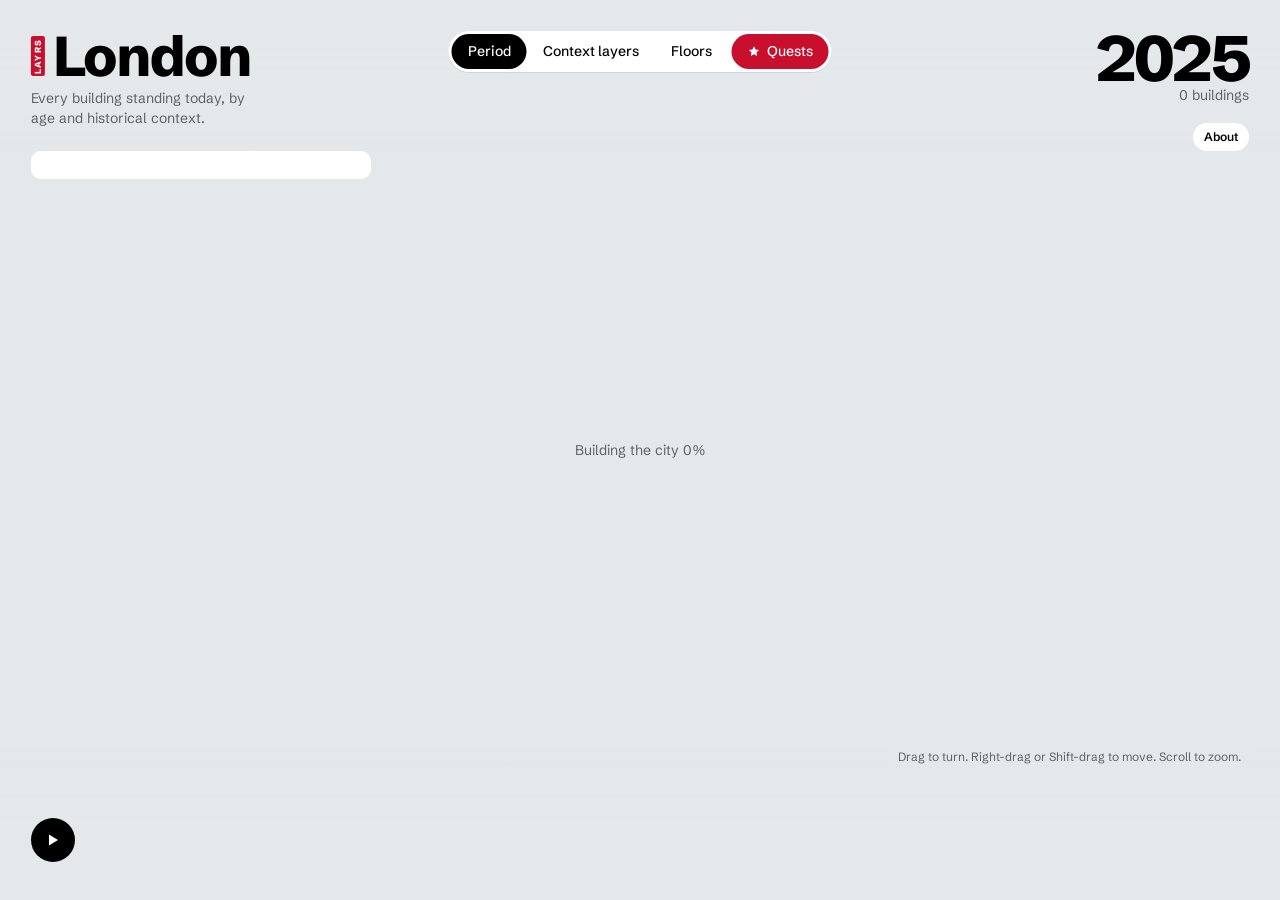
==== web/index.html @ d8546df4 "Years: drop the Alan Turing Institute's 2020 test estimates filed as historical-map dates Co-Authore" ====
<!doctype html>
<html lang="en">
<head>
<meta charset="utf-8">
<meta name="viewport" content="width=device-width, initial-scale=1, viewport-fit=cover">
<title>LAYRS: London</title>
<link rel="preconnect" href="https://fonts.googleapis.com">
<link rel="preconnect" href="https://fonts.gstatic.com" crossorigin>
<link href="https://fonts.googleapis.com/css2?family=Schibsted+Grotesk:wght@400;500;700;800&display=swap" rel="stylesheet">
<link rel="stylesheet" href="styles.css">
<script src="logo.js" defer></script>
</head>
<body>
<canvas id="scene" aria-label="3D map of inner London's buildings"></canvas>
<div class="veil veil-top" aria-hidden="true"></div>
<div class="veil veil-bottom" aria-hidden="true"></div>

<header class="masthead">
  
  <div>
    <h1><span class="layrs" aria-label="LAYRS">LAYRS</span>London<i class="baseline"></i></h1>
    <p class="dek">Every building standing today, by age and historical context.</p>
  </div>
</header>

<nav class="modes" aria-label="Colour the city by">
  <button data-mode="0" aria-pressed="true">Period</button>
  <button data-mode="3" aria-pressed="false">Context layers</button>
  <button data-mode="1" aria-pressed="false">Floors</button>
  <button class="quests-open" aria-haspopup="dialog"><svg viewBox="0 0 16 16" aria-hidden="true"><path d="M8 1.6 9.9 5.5l4.3.6-3.1 3 .7 4.3L8 11.4l-3.8 2 .7-4.3-3.1-3 4.3-.6z"/></svg><span>Quests</span></button>
</nav>

<div class="lang" role="group" aria-label="Language">
  <button class="about-open" aria-haspopup="dialog">About</button>
</div>

<dialog id="about" class="about" aria-labelledby="about-title">
  <button class="about-close" aria-label="Close">×</button>
  <article lang="en" data-lang-block="en">
    <h2 id="about-title">About this map</h2>
    <p>The 213,000 buildings of inner London: the City, Westminster, Camden, Islington, Kensington and Chelsea, Southwark,
    Lambeth, Tower Hamlets and Hackney. Each is coloured by the year it was built where a source knows it, and set in the
    history it belongs to.</p>
    <p class="notice">A non-commercial project, made out of curiosity and for education.</p>
    <p class="author">Made by <a href="https://www.linkedin.com/in/alexanderbarakov" target="_blank" rel="noopener">Alex Barakov</a>.</p>
    <p class="credit">Inspired by Sasha Bogachev and his <a href="https://paris.bogachev.fr" target="_blank" rel="noopener">Paris, building by building</a>.</p>
    <h3>LAYRS projects</h3>
    <p>LAYRS maps cities building by building: each one with its age and the layers of history it belongs to.</p>
    <ul>
      <li><a href="/lab/london/">LAYRS: London</a>, you are here.</li>
      <li><a href="/lab/amsterdam/">LAYRS: Amsterdam</a>: 192,000 buildings of Amsterdam, from the canal ring to the raid on Noord.</li>
      <li><a href="/lab/delft/">LAYRS: Delft</a>: 37,000 buildings of Delft, from Vermeer's street to the 1654 gunpowder blast.</li>
      <li><a href="/ru/lab/spb/">LAYRS: St. Petersburg</a>: 107,000 buildings of St. Petersburg (in Russian).</li>
    </ul>
    <h3>Open source</h3>
    <p>The code and the pipeline are on <a href="https://github.com/alexbarakov/london-by-building" target="_blank" rel="noopener">GitHub</a>.
    Know a piece of London's history that lives in its buildings?
    <a href="https://github.com/alexbarakov/london-by-building/blob/main/CONTRIBUTING.md" target="_blank" rel="noopener">Add it as a layer</a>.
    Know when a building was built? Add it to <a href="https://colouringbritain.org" target="_blank" rel="noopener">Colouring London</a>, where this map takes its years from.</p>
    <h3>Data</h3>
    <p>Downloaded in October 2026.</p>
    <ul>
      <li>Footprints: Overture Maps, from OpenStreetMap contributors and Microsoft. ODbL.</li>
      <li>Heights: Environment Agency LIDAR composite, 1 m. Open Government Licence.</li>
      <li>Years and listing: Colouring London (Colouring Cities Research Programme) and its contributors; listing from Historic England. ODbL.</li>
      <li>Borough boundaries: Office for National Statistics. Open Government Licence.</li>
      <li>The 1890s map: <a href="https://doi.org/10.5281/zenodo.21282700" target="_blank" rel="noopener">A Layer of Late Victorian London</a> by Petitpierre, McDonough, Fleet and others, footprints from the Ordnance Survey 1:1,056 map of 1891–1896. CC BY 4.0.</li>
      <li>Names, photos, stories: Wikidata, Wikipedia, Wikimedia Commons; each photo credits its author and licence.</li>
      <li>Street names and water: OpenStreetMap contributors. ODbL.</li>
    </ul>
    <h3>Method</h3>
    <p>London has no open register of construction years, so a building shows a year only where Colouring London's
    contributors recorded one; years with a range are paler and marked “c.”. Model estimates are left out.
    The rest, about four in five, are grey and appear only in today's city. Heights are the 70th percentile of the
    LIDAR surface over the ground around each footprint. Every hand-written story is checked against its Wikipedia article.</p>
  </article>
</dialog>

<div class="tally" aria-live="polite">
  <span id="year" class="tally-year">2025</span>
  <span class="tally-count"><span id="count">0</span> buildings</span>
</div>

<aside id="panel" class="panel">
  <button class="sheet-handle" aria-expanded="true" aria-controls="panel-body">Show legend</button>
  <div id="panel-body"></div>
</aside>

<div id="card" class="card" hidden></div>
<section id="quest" class="quest" hidden aria-live="polite"></section>
<dialog id="quests" class="about quests" aria-labelledby="quests-title">
  <button class="about-close" aria-label="Close">×</button>
  <article id="quests-body"></article>
</dialog>
<p class="howto">Drag to turn. Right-drag or Shift-drag to move. Scroll to zoom.</p>

<footer class="timeline">
  <button id="play" class="play" aria-label="Play the city's growth">
    <svg viewBox="0 0 16 16" aria-hidden="true"><path id="play-icon" d="M4 2.5v11l9-5.5z"/></svg>
  </button>
  <canvas id="hist" aria-label="Buildings per year; drag to set the year"></canvas>
</footer>

<div id="loading" class="loading">Building the city <span id="progress">0</span>%</div>
<script type="module" src="app.js"></script>
</body>
</html>
---- web/styles.css ----
/* London: a white architectural model under a grey sky. One loud colour, the red of the post box and the bus. */
:root {
  --sky: #e4e8ea;
  --paper: #ffffff;
  --ink: #000000;
  --muted: #5d6266;
  --rule: #cfd5d8;
  --accent: #c8102e;
  --gutter: clamp(16px, 2.4vw, 32px);
  font: 400 14px/1.5 "Schibsted Grotesk", "Helvetica Neue", Arial, sans-serif;
}
* { box-sizing: border-box; }
html, body { margin: 0; height: 100%; background: var(--sky); color: var(--ink); overflow: hidden; }
button { font: inherit; color: inherit; }
:focus-visible { outline: 2px solid var(--accent); outline-offset: 2px; }

#scene { position: fixed; inset: 0; width: 100%; height: 100%; display: block; }
/* Sky veils keep the masthead and the timeline legible over the model. */
.veil { position: fixed; left: 0; right: 0; pointer-events: none; }
.veil-top { top: 0; height: 150px; background: linear-gradient(var(--sky) 35%, rgba(228, 232, 234, 0)); }
.veil-bottom { bottom: 0; height: 150px; background: linear-gradient(rgba(228, 232, 234, 0), var(--sky) 55%); }

/* Masthead: the three crosses, then the name set large and tight. */
.masthead { position: fixed; top: calc(env(safe-area-inset-top, 0px) + var(--gutter)); left: var(--gutter);
  display: flex; gap: 14px; align-items: flex-start; pointer-events: none; }
/* The three crosses stand exactly as tall as the capitals of the name. */
/* LAYRS: the wordmark set vertically on a block of the city's accent, as tall as the name's capitals (sized in app.js). */
h1 { position: relative; }
.layrs { font-family: "Schibsted Grotesk", sans-serif; position: absolute; left: 0; top: 0; writing-mode: vertical-rl; transform: rotate(180deg); display: flex;
  align-items: center; justify-content: center; background: var(--accent); color: var(--paper); font-weight: 800;
  line-height: 1; letter-spacing: .14em; padding: 0 .3em; border-radius: 2px; box-sizing: border-box; }
.layrs { visibility: hidden; }
.layrs.fitted { visibility: visible; }
.baseline { display: inline-block; width: 0; height: 0; vertical-align: baseline; }
.sibling { position: fixed; right: var(--gutter); top: calc(env(safe-area-inset-top, 0px) + var(--gutter) + 124px);
  color: var(--muted); font-size: 12px; text-decoration: underline; text-decoration-color: var(--accent); text-underline-offset: 3px; }
h1 { margin: 0; font-size: clamp(34px, 4.4vw, 56px); font-weight: 800; letter-spacing: -0.035em; line-height: .9; }
.dek { margin: 8px 0 0; color: var(--muted); max-width: 26ch; font-size: 14px; line-height: 1.4; }

/* Mode switch: a single bar, the active mode filled black. */
.modes { position: fixed; top: calc(env(safe-area-inset-top, 0px) + var(--gutter)); left: 50%; transform: translateX(-50%);
  display: flex; background: var(--paper); border-radius: 999px; padding: 3px; box-shadow: 0 1px 0 var(--rule); }
.modes button { border: 0; background: none; padding: 7px 16px; border-radius: 999px; cursor: pointer; font-weight: 500; }
.modes button[aria-pressed="true"] { background: var(--ink); color: var(--paper); }

.tally { position: fixed; top: calc(env(safe-area-inset-top, 0px) + var(--gutter)); right: var(--gutter); text-align: right; }
.tally-year { display: block; font-size: clamp(40px, 5vw, 64px); font-weight: 800; letter-spacing: -0.04em; line-height: .85; }
.tally-count { color: var(--muted); }

/* Context panel: legend, ramp or layer list, always on the left under the masthead. */
.panel { position: fixed; left: var(--gutter); top: calc(env(safe-area-inset-top, 0px) + var(--gutter) + 120px);
  width: min(340px, calc(100vw - 2 * var(--gutter))); max-height: calc(100vh - 300px); overflow-y: auto;
  background: var(--paper); border-radius: 10px; padding: 14px 16px; }
.panel h2 { margin: 0 0 8px; font-size: 13px; font-weight: 700; }
.panel h2.section { margin: 14px 0 4px; color: var(--muted); font-weight: 600; }
.panel h2.section:first-child { margin-top: 0; }
.panel h2.section { display: flex; align-items: center; gap: 7px; scroll-margin-top: 6px; }
.icon { width: 16px; height: 16px; flex: none; }
.layer-title .icon { width: 20px; height: 20px; margin-right: 8px; vertical-align: -3px; }
.jump { display: flex; gap: 4px; margin: 0 0 10px; position: sticky; top: -14px; background: var(--paper); padding: 6px 0; z-index: 1; }
.jump button { width: 34px; height: 34px; border: 1px solid var(--rule); border-radius: 8px; background: var(--paper);
  display: grid; place-items: center; cursor: pointer; color: var(--ink); }
.jump button:hover { background: var(--sky); }
.jump .icon { width: 18px; height: 18px; }
/* Language: two letters under the year. */
.lang { position: fixed; right: var(--gutter); top: calc(env(safe-area-inset-top, 0px) + var(--gutter) + 92px); display: flex;
  background: var(--paper); border-radius: 999px; padding: 2px; }
.lang button { border: 0; background: none; padding: 3px 9px; border-radius: 999px; cursor: pointer; font-size: 12px; font-weight: 600; color: var(--muted); }
.lang button[aria-pressed="true"] { background: var(--ink); color: var(--paper); }
.swatches { display: flex; flex-direction: column; }
.swatch { display: grid; grid-template-columns: 12px 1fr auto; gap: 10px; align-items: center; background: none; border: 0;
  text-align: left; padding: 4px 0; cursor: pointer; }
.swatch i { width: 12px; height: 12px; border-radius: 2px; }
.swatch .n { color: var(--muted); font-size: 12px; }
.sheet-handle { display: none; }
.energy-scale div { display: grid; grid-template-columns: 28px 1fr auto; gap: 10px; align-items: center; padding: 2px 0; }
.energy-scale i { height: 14px; border-radius: 2px; }
.energy-scale .n { color: var(--muted); font-size: 12px; }
.src { font-size: 12px; color: var(--ink); text-decoration-color: var(--accent); text-underline-offset: 3px; }
.layer-intro { margin: 6px 0 10px; line-height: 1.5; }
.filter { width: 100%; font: inherit; padding: 7px 10px; border: 1px solid var(--rule); border-radius: 6px; margin-bottom: 6px; background: var(--paper); }
.people .addr { color: var(--ink); opacity: .55; }
.n, .tally, .card dd, .card .y { font-variant-numeric: tabular-nums; }
.swatch[aria-pressed="false"] { opacity: .35; }
.ramp { height: 10px; border-radius: 2px; margin: 4px 0 6px; }
.ramp-scale { display: flex; justify-content: space-between; color: var(--muted); font-size: 12px; }
.note { color: var(--muted); font-size: 12px; margin: 10px 0 0; }

.layers { display: flex; flex-direction: column; gap: 2px; margin: 0 -8px; }
.layer { display: grid; grid-template-columns: 1fr auto; gap: 2px 12px; background: none; border: 0; text-align: left;
  padding: 8px; border-radius: 6px; cursor: pointer; }
.layer:hover { background: var(--sky); }
.layer[aria-pressed="true"] { background: var(--ink); color: var(--paper); }
.layer b { font-weight: 700; }
.layer .era, .layer .n { font-size: 12px; opacity: .7; }
.layer .n { grid-row: 1 / 3; grid-column: 2; align-self: center; }
.layer-detail { margin-top: 10px; }
.stories { list-style: none; margin: 0 -8px; padding: 0; }
.story { display: block; width: 100%; text-align: left; background: none; border: 0; border-radius: 6px; padding: 7px 8px; cursor: pointer; }
.story:hover { background: var(--sky); }
.story b { display: block; font-weight: 600; }
.story span { display: block; color: var(--muted); font-size: 12px; line-height: 1.45; margin-top: 2px; }
.back { border: 0; background: none; padding: 0; margin: 0 0 10px; color: var(--muted); cursor: pointer; font-size: 13px; }
.back::before { content: "‹ "; }
.layer-title { font-size: 22px !important; font-weight: 800 !important; letter-spacing: -0.02em; margin: 0 !important; line-height: 1.1; }
.layer-era { margin: 2px 0 0; color: var(--muted); }
.layer-detail p { margin: 0 0 10px; line-height: 1.55; }
.layer-detail a { color: var(--ink); text-decoration-color: var(--accent); text-underline-offset: 3px; font-size: 12px; }
.caveat { color: var(--muted); font-size: 12px; }

/* Building card: a white slip of paper. Follows the pointer on hover; pinned by a click, then it takes clicks.
   Hierarchy: name and year are the heading; small sentence-case headings mark the sections below. */
.card { position: fixed; z-index: 10; pointer-events: none; background: var(--paper); border-radius: 10px;
  width: 330px; max-height: calc(100vh - 24px); overflow-y: auto; box-shadow: 0 8px 28px rgba(30, 40, 50, .16); font-size: 13px; }
.card.pinned { pointer-events: auto; width: 400px; }
.card-close { position: absolute; top: 8px; right: 8px; width: 30px; height: 30px; border: 0; border-radius: 50%;
  background: rgba(255,255,255,.92); cursor: pointer; font-size: 18px; line-height: 1; z-index: 1; }
.card .photo { margin: 0; }
.card .photo img { display: block; width: 100%; max-height: 210px; object-fit: cover; border-radius: 10px 10px 0 0; background: var(--sky); }
.card .photo figcaption { font-size: 11px; color: var(--muted); padding: 5px 16px 0; }
.card a { color: inherit; text-decoration-color: var(--accent); text-underline-offset: 3px; }
.card-head { padding: 12px 16px 10px; }
.card-head h3 { margin: 0 0 6px; font-size: 17px; font-weight: 700; line-height: 1.25; letter-spacing: -0.01em; padding-right: 26px; }
.card .when { display: flex; align-items: baseline; gap: 10px; flex-wrap: wrap; }
.card .y { font-size: 30px; font-weight: 800; letter-spacing: -0.03em; line-height: 1; }
.card .period { color: var(--muted); display: inline-flex; align-items: center; gap: 6px; }
.card .period i, .card .chips i { width: 9px; height: 9px; border-radius: 2px; flex: none; }
.card section { padding: 10px 16px; border-top: 1px solid var(--rule); }
.card h4 { margin: 0 0 6px; font-size: 12px; font-weight: 700; color: var(--muted); }
.card .extract { margin: 0; line-height: 1.55; }
.card .fact { background: #fff6e8; border-top-color: #f0dcc0; }
.card .fact p { margin: 0; line-height: 1.5; }
.card .chips { list-style: none; margin: 0; padding: 0; display: flex; flex-direction: column; gap: 6px; }
.card .chips li { display: flex; gap: 8px; align-items: flex-start; }
.card .chips li i { margin-top: 5px; }
.card .chips b { font-weight: 600; }
.card .chips span { color: var(--muted); }
.card .chips p { margin: 3px 0 0; line-height: 1.5; }
.card dl { display: grid; grid-template-columns: auto 1fr; gap: 3px 12px; margin: 0; }
.card dt { color: var(--muted); }
.card dd { margin: 0; text-align: right; }
.card .why { margin: 0; color: var(--muted); font-size: 12px; line-height: 1.45; }
.card .sources p { margin: 0; }
.card .elabel { color: #fff; font-weight: 700; padding: 1px 7px; border-radius: 3px; }
.card .residents { list-style: none; margin: 0; padding: 0; display: flex; flex-direction: column; gap: 8px; }
.card .residents span, .card .residents .desc { color: var(--muted); }
.card .residents blockquote { margin: 4px 0 0; padding-left: 10px; border-left: 2px solid var(--rule); font-size: 12px; line-height: 1.5; color: #3e4448; }
.card .photo.inline { margin: 0 -16px -10px; }
.card .photo.inline img { border-radius: 0; }
.card .hint { margin: 0; padding: 8px 16px 12px; color: var(--muted); font-size: 12px; border-top: 1px solid var(--rule); }

/* How to move: a quiet line under the timeline's right end. */
.howto { position: fixed; right: var(--gutter); bottom: calc(env(safe-area-inset-bottom, 0px) + 120px); color: var(--muted); background: rgba(228,232,234,.85); padding: 2px 8px; border-radius: 4px;
  font-size: 12px; pointer-events: none; }
@media (max-width: 720px), (hover: none) { .howto { display: none; } }

.timeline { position: fixed; left: 0; right: 0; bottom: 0; display: flex; align-items: flex-end; gap: 14px;
  padding: 0 var(--gutter) calc(env(safe-area-inset-bottom, 0px) + 14px); pointer-events: none; }
.timeline > * { pointer-events: auto; }
.timeline canvas { flex: 1; height: 96px; cursor: ew-resize; touch-action: none; }
.play { width: 44px; height: 44px; border-radius: 50%; border: 0; background: var(--ink); color: var(--paper);
  cursor: pointer; margin-bottom: 24px; display: grid; place-items: center; flex: none; }
.play svg { width: 16px; height: 16px; fill: currentColor; }

.loading { position: fixed; left: 50%; top: 50%; transform: translate(-50%, -50%); color: var(--muted); }

@media (max-width: 720px) {
  .dek { display: none; }
  h1 { font-size: 30px; }
  .tally-year { font-size: 30px; }
  .tally-count { font-size: 12px; }
  .masthead, .tally { top: calc(env(safe-area-inset-top, 0px) + 14px); }
  .lang { top: calc(env(safe-area-inset-top, 0px) + 66px); }
  .sibling { top: calc(env(safe-area-inset-top, 0px) + 98px); }
  /* Modes: one scrolling strip above the timeline. */
  .modes { top: auto; left: 12px; right: 12px; transform: none; bottom: calc(env(safe-area-inset-bottom, 0px) + 100px);
    overflow-x: auto; scrollbar-width: none; justify-content: flex-start; }
  .modes::-webkit-scrollbar { display: none; }
  .modes button { flex: none; padding: 8px 14px; }
  /* Panel: a sheet above the modes, folded to its handle by default. */
  .panel { top: auto; left: 12px; right: 12px; width: auto; bottom: calc(env(safe-area-inset-bottom, 0px) + 150px);
    max-height: 48vh; padding: 0 14px 12px; }
  .sheet-handle { display: block; width: calc(100% + 28px); margin: 0 -14px 8px; padding: 12px 14px; border: 0;
    background: none; text-align: left; font-weight: 600; cursor: pointer; border-bottom: 1px solid var(--rule); }
  .sheet-handle::after { content: ""; float: right; width: 8px; height: 8px; margin-top: 4px; border: solid var(--muted);
    border-width: 0 2px 2px 0; transform: rotate(225deg); }
  .panel.collapsed { overflow: hidden; padding-bottom: 0; }
  .panel.collapsed .sheet-handle { margin-bottom: 0; border-bottom: 0; }
  .panel.collapsed .sheet-handle::after { transform: rotate(45deg); margin-top: 0; }
  .panel.collapsed #panel-body { display: none; }
  /* Card: a sheet from the bottom edge. */
  .card, .card.pinned { left: 0 !important; right: 0; top: auto !important; bottom: 0; width: auto; max-height: 72vh;
    border-radius: 14px 14px 0 0; padding-bottom: env(safe-area-inset-bottom, 0px); }
  .card .photo img { border-radius: 14px 14px 0 0; max-height: 190px; }
  .timeline { padding-bottom: calc(env(safe-area-inset-bottom, 0px) + 10px); }
  .timeline canvas { height: 76px; }
  .play { width: 40px; height: 40px; margin-bottom: 18px; }
}
}
@media (prefers-reduced-motion: reduce) { * { transition: none !important; } }

/* About: a reading page over the map. */
.lang .about-open { color: var(--ink); }
.about { border: 0; border-radius: 12px; padding: 0; width: min(640px, calc(100vw - 32px)); max-height: calc(100vh - 48px);
  box-shadow: 0 20px 60px rgba(30, 40, 50, .25); color: var(--ink); }
.about::backdrop { background: rgba(228, 232, 234, .7); }
.about article { padding: 28px 32px 32px; overflow-y: auto; }
.about h2 { margin: 0 0 12px; font-size: 26px; font-weight: 800; letter-spacing: -0.02em; }
.about h3 { margin: 22px 0 6px; font-size: 15px; font-weight: 700; }
.about p, .about li { line-height: 1.6; max-width: 64ch; }
.about ul { padding-left: 18px; margin: 6px 0 0; }
.about li { margin-bottom: 6px; }
.about a { color: var(--ink); text-decoration-color: var(--accent); text-underline-offset: 3px; }
.about .credit { color: var(--muted); }
.about .author { font-weight: 600; margin-bottom: 4px; }
.about .author + .credit { margin-top: 0; }
.about .notice { border-left: 3px solid var(--accent); padding-left: 12px; font-weight: 500; }
.about-close { position: sticky; float: right; top: 10px; margin: 10px 10px 0 0; width: 32px; height: 32px; border: 0;
  border-radius: 50%; background: var(--sky); cursor: pointer; font-size: 18px; }
@media (max-width: 720px) { .about article { padding: 20px 18px 24px; } }
.contribute { margin: 14px 0 0; padding-top: 10px; border-top: 1px solid var(--rule); font-size: 12px; }
.contribute a { color: var(--ink); text-decoration-color: var(--accent); text-underline-offset: 3px; }

/* Quests. The one playful thing on the page: Delft tiles. Each quest is a tile with painted corners, the score is
   counted in tiles, and a found building gets a blue stamp. */
.modes .quests-open { display: inline-flex; align-items: center; gap: 6px; margin-left: 4px; background: var(--accent);
  color: var(--paper); }
.modes .quests-open svg { width: 13px; height: 13px; fill: currentColor; }
.modes .quests-open:hover { filter: brightness(1.15); }
.q-tiles { display: inline-flex; gap: 2px; vertical-align: -1px; }
.q-tiles i { width: 9px; height: 9px; border-radius: 2px; border: 1.5px solid var(--accent); background: transparent; }
.q-tiles i.on { background: var(--accent); }
.q-level { display: inline-flex; align-items: center; gap: 6px; font-size: 11px; font-weight: 600; color: var(--accent); }

/* The list: a wall of ten tiles that fits without scrolling. The deeper the blue, the harder the quest. */
.quests { width: min(1000px, calc(100vw - 32px)); }
.quests article { padding: 22px 26px 24px; }
.quests h2 { margin: 0; }
.quests .q-lede { max-width: 72ch; margin: 6px 0 0; font-size: 13px; line-height: 1.5; }
.quests .q-score { font-size: 13px; color: var(--muted); margin: 6px 0 0; }
.quests .q-score b { color: var(--accent); font-size: 17px; }
.quests .q-grid { list-style: none; margin: 14px 0 0; padding: 0; display: grid; grid-template-columns: repeat(5, 1fr); gap: 10px; }
.quests .q-tile { margin: 0; max-width: none; line-height: 1.35; }
.q-tile { --fill: .06; position: relative; display: flex; flex-direction: column; gap: 4px; padding: 15px 14px 12px;
  border: 1px solid #c9d3ea; border-radius: 3px; outline: 1px solid #c9d3ea; outline-offset: -6px;
  /* the painted corners of a Delft tile, over a wash as deep as the quest is hard */
  background: radial-gradient(circle at 0 0, var(--accent) 0 8px, transparent 9px),
    radial-gradient(circle at 100% 0, var(--accent) 0 8px, transparent 9px),
    radial-gradient(circle at 0 100%, var(--accent) 0 8px, transparent 9px),
    radial-gradient(circle at 100% 100%, var(--accent) 0 8px, transparent 9px),
    rgb(200 16 46 / var(--fill)); }
.q-tile.l2 { --fill: .16; }
.q-tile.l3 { --fill: .3; }
.q-tile h3 { margin: 2px 0 0; font-size: 14px; line-height: 1.25; letter-spacing: -0.01em; }
.q-tile p { margin: 0; color: #4b5560; font-size: 12px; line-height: 1.4; flex: 1;
  display: -webkit-box; -webkit-line-clamp: 3; -webkit-box-orient: vertical; overflow: hidden; }
.q-tile footer { display: flex; align-items: center; justify-content: space-between; margin-top: 6px; gap: 6px; }
.q-tile .q-progress { font-size: 11px; color: #4b5560; font-variant-numeric: tabular-nums; }
.q-tile.complete::after { content: "✓"; position: absolute; top: 9px; right: 12px; color: var(--accent); font-weight: 800; }
.quests .q-start { border: 0; background: var(--accent); color: var(--paper); border-radius: 999px; padding: 4px 11px;
  cursor: pointer; font-size: 11px; font-weight: 700; }
.q-tile.complete .q-start { background: var(--paper); color: var(--accent); box-shadow: inset 0 0 0 1.5px var(--accent); }

/* The riddle card: stays in the corner while the map is used to find the answer. */
.quest { position: fixed; z-index: 11; right: var(--gutter); bottom: 132px; width: 340px; max-height: calc(100vh - 290px);
  overflow-y: auto; background: var(--paper); border-radius: 12px; box-shadow: 0 2px 0 var(--accent), 0 10px 30px rgba(20, 40, 100, .14); }
.quest header { cursor: pointer; display: flex; align-items: center; gap: 10px; padding: 11px 44px 10px 16px;
  background: var(--accent); color: var(--paper); border-radius: 12px 12px 0 0; }
.quest header b { font-size: 13px; }
.quest header .q-level { color: rgba(255, 255, 255, .85); margin-left: auto; }
.quest header .q-tiles i { border-color: rgba(255, 255, 255, .85); }
.quest header .q-tiles i.on { background: rgba(255, 255, 255, .85); }
.quest .q-close { position: absolute; top: 5px; right: 6px; width: 30px; height: 30px; border: 0; border-radius: 50%;
  background: none; cursor: pointer; font-size: 18px; color: var(--paper); z-index: 1; }
.quest .q-steps { display: flex; align-items: center; gap: 5px; padding: 10px 16px 0; }
.quest .q-steps i { width: 14px; height: 14px; border-radius: 3px; border: 1.5px solid #c9d3ea; }
.quest .q-steps i.done { background: var(--accent); border-color: var(--accent); }
.quest .q-steps i.now { border-color: var(--accent); }
.quest .q-steps span { margin-left: auto; color: var(--muted); font-size: 12px; font-variant-numeric: tabular-nums; }
.quest .q-photo { margin: 10px 16px 0; overflow: hidden; height: 150px; border-radius: 6px; background: var(--sky); }
.quest .q-photo img { width: 100%; height: 100%; object-fit: cover; transform: scale(1.35); display: block; }
.quest .q-credit { font-size: 11px; color: var(--muted); padding: 4px 16px 0; margin: 0; }
.quest .q-credit a { color: inherit; }
.quest .q-riddle { margin: 0; padding: 10px 16px 0; font-size: 15px; line-height: 1.5; }
.quest .q-count { margin: 6px 16px 0; font-size: 12px; color: var(--accent); font-weight: 600; }
.quest .q-hints { margin: 8px 16px 0; padding: 0; list-style: none; display: flex; flex-direction: column; gap: 4px; }
.quest .q-hints li { color: #3e4448; font-size: 13px; line-height: 1.45; padding-left: 10px; border-left: 2px solid var(--accent); }
.quest .q-actions { display: flex; flex-wrap: wrap; align-items: center; gap: 6px; padding: 12px 16px 14px; }
.quest .q-actions button { border: 1px solid var(--rule); background: var(--paper); border-radius: 999px;
  padding: 5px 12px; cursor: pointer; font-size: 12px; font-weight: 600; }
.quest .q-actions button small { color: var(--muted); font-weight: 500; }
.quest .q-actions .primary { background: var(--accent); border-color: var(--accent); color: var(--paper); }
.quest .q-worth { margin-left: auto; }
.quest .q-feedback { margin: 0; padding: 8px 16px 0; font-size: 13px; color: var(--muted); min-height: 1.4em; }
.quest .q-feedback.hot { color: #c2410c; font-weight: 600; }
.quest .q-feedback.warm { color: #b7791f; }
.quest .q-feedback.cold { color: #4a6fa5; }
.quest .q-feedback.miss { animation: q-shake .35s; }
.quest .q-found { position: relative; margin: 12px 16px 0; padding: 12px 12px 10px; background: #eef2fb; border-radius: 8px; }
.quest .q-found b { display: block; margin-bottom: 4px; padding-right: 90px; }
.quest .q-found p { margin: 0; font-size: 13px; line-height: 1.5; }
.quest .q-found a { color: inherit; text-decoration-color: var(--accent); }
.quest .q-found .q-earned { margin-top: 8px; font-size: 12px; color: var(--muted); }
.quest .q-found .q-final { margin-top: 8px; font-size: 14px; }
.quest .q-found .q-final b { color: var(--accent); font-size: 18px; }
.q-stamp { position: absolute; top: -10px; right: 10px; padding: 4px 10px; border: 2.5px solid var(--accent); border-radius: 6px;
  color: var(--accent); font-weight: 800; font-size: 14px; letter-spacing: .02em; background: rgba(238, 242, 251, .9);
  transform: rotate(-8deg); animation: q-stamp .45s cubic-bezier(.2, 1.6, .4, 1); }
@keyframes q-stamp { from { transform: rotate(-30deg) scale(2.2); opacity: 0; } to { transform: rotate(-8deg) scale(1); opacity: 1; } }
@keyframes q-shake { 25% { transform: translateX(-4px); } 75% { transform: translateX(4px); } }
.quest.folded > :not(header):not(.q-close):not(.q-steps):not(.q-feedback) { display: none; }
.quest.folded .q-feedback, .quest.folded .q-steps { padding-bottom: 10px; }
@media (max-width: 720px) {
  .quest { left: 12px; right: 12px; width: auto; bottom: auto; top: calc(env(safe-area-inset-top, 0px) + 100px); max-height: 46vh; }
  .quest .q-photo { height: 110px; }
  .quests .q-grid { grid-template-columns: 1fr 1fr; gap: 8px; }
  .quests article { padding: 18px 16px 18px; }
  .quests .q-lede { display: none; }
  .q-tile p { display: none; }
  .q-tile { padding: 12px 11px 10px; }
  .modes .quests-open { order: -1; margin: 0 4px 0 0; }
}
@media (prefers-reduced-motion: reduce) { .quest .q-feedback.miss, .q-stamp { animation: none; } }

@media (min-width: 721px) and (max-width: 960px) { .quests .q-grid { grid-template-columns: repeat(4, 1fr); } }

.card .y .unknown { font-size: 18px; font-weight: 700; color: var(--muted); letter-spacing: 0; }

[hidden] { display: none !important; }
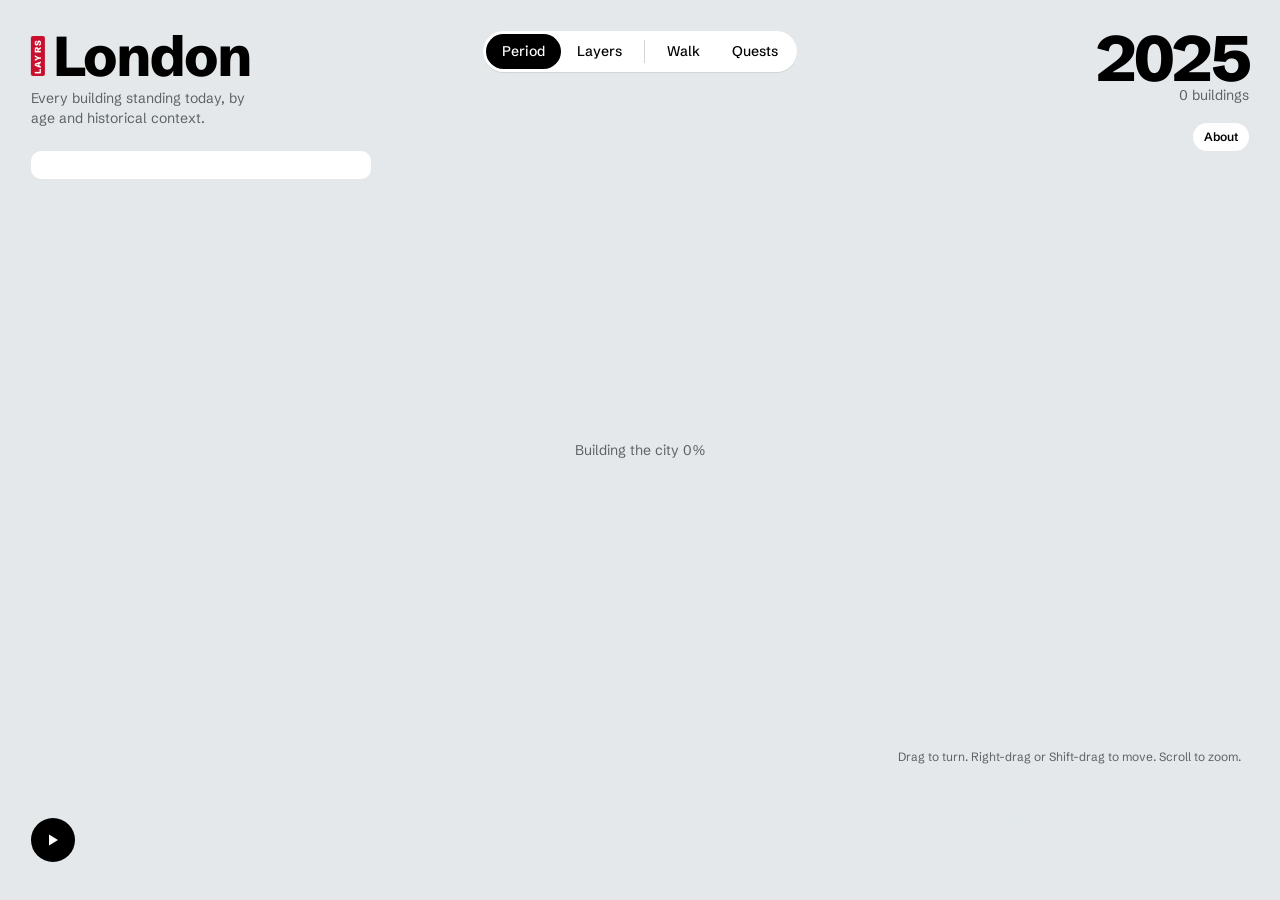
==== commit 94a6d3d9: "From Delft: walks with a Google Maps link, the Layers bar with storeys inside, a compact legend with" ====
--- a/web/index.html
+++ b/web/index.html
@@ -25,9 +25,10 @@
 
 <nav class="modes" aria-label="Colour the city by">
   <button data-mode="0" aria-pressed="true">Period</button>
-  <button data-mode="3" aria-pressed="false">Context layers</button>
-  <button data-mode="1" aria-pressed="false">Floors</button>
-  <button class="quests-open" aria-haspopup="dialog"><svg viewBox="0 0 16 16" aria-hidden="true"><path d="M8 1.6 9.9 5.5l4.3.6-3.1 3 .7 4.3L8 11.4l-3.8 2 .7-4.3-3.1-3 4.3-.6z"/></svg><span>Quests</span></button>
+  <button data-mode="3" aria-pressed="false">Layers</button>
+  <span class="modes-sep" aria-hidden="true"></span>
+  <button class="walks-open" aria-haspopup="dialog"><span>Walk</span></button>
+  <button class="quests-open" aria-haspopup="dialog"><span>Quests</span></button>
 </nav>
 
 <div class="lang" role="group" aria-label="Language">
@@ -62,17 +63,28 @@
     <ul>
       <li>Footprints: Overture Maps, from OpenStreetMap contributors and Microsoft. ODbL.</li>
       <li>Heights: Environment Agency LIDAR composite, 1 m. Open Government Licence.</li>
-      <li>Years and listing: Colouring London (Colouring Cities Research Programme) and its contributors; listing from Historic England. ODbL.</li>
+      <li>Years, most precise first:
+        Colouring London contributors (ODbL);
+        National Heritage List for England descriptions, Historic England (OGL), read from British Listed Buildings;
+        Wikidata (CC0) and OpenStreetMap (ODbL);
+        London Development Database completions, GLA (OGL);
+        HM Land Registry Price Paid Data, new-build sales, with the ONS UPRN Directory (OGL);
+        Lambeth and Southwark local lists (OGL);
+        construction age bands of the GLA London Building Stock Model 2, from energy certificates (OGL);
+        the Ordnance Survey map of 1891–96 as vectorised in <a href="https://doi.org/10.5281/zenodo.21282700" target="_blank" rel="noopener">A Layer of Late Victorian London</a> (Petitpierre, McDonough, Fleet and others, CC BY 4.0)
+        and the Ordnance Survey 1:1250 plans of the 1940s–70s, National Library of Scotland (CC BY).</li>
+      <li>Listing: Historic England, via Colouring London.</li>
       <li>Borough boundaries: Office for National Statistics. Open Government Licence.</li>
-      <li>The 1890s map: <a href="https://doi.org/10.5281/zenodo.21282700" target="_blank" rel="noopener">A Layer of Late Victorian London</a> by Petitpierre, McDonough, Fleet and others, footprints from the Ordnance Survey 1:1,056 map of 1891–1896. CC BY 4.0.</li>
       <li>Names, photos, stories: Wikidata, Wikipedia, Wikimedia Commons; each photo credits its author and licence.</li>
       <li>Street names and water: OpenStreetMap contributors. ODbL.</li>
     </ul>
     <h3>Method</h3>
-    <p>London has no open register of construction years, so a building shows a year only where Colouring London's
-    contributors recorded one; years with a range are paler and marked “c.”. Model estimates are left out.
-    The rest, about four in five, are grey and appear only in today's city. Heights are the 70th percentile of the
-    LIDAR surface over the ground around each footprint. Every hand-written story is checked against its Wikipedia article.</p>
+    <p>London has no open register of construction years, so each building takes its date from the most precise open
+    source that has one, and the card names it. An exact year is drawn in full colour; a range (a century in a listing,
+    an energy-certificate band, “after 1952” because the building is not yet on that year's map) is drawn paler and
+    can be hidden with “Exact years only”. Nothing is borrowed from neighbours and no model estimates are used:
+    buildings no source dates stay grey. Heights are the 70th percentile of the LIDAR surface over the ground around
+    each footprint. Every hand-written story is checked against its Wikipedia article.</p>
   </article>
 </dialog>
 
@@ -88,6 +100,11 @@
 
 <div id="card" class="card" hidden></div>
 <section id="quest" class="quest" hidden aria-live="polite"></section>
+<section id="walk" class="walkcard" hidden aria-live="polite"></section>
+<dialog id="walks" class="about walks" aria-labelledby="walks-title">
+  <button class="about-close" aria-label="Close">×</button>
+  <article id="walks-body"></article>
+</dialog>
 <dialog id="quests" class="about quests" aria-labelledby="quests-title">
   <button class="about-close" aria-label="Close">×</button>
   <article id="quests-body"></article>
--- a/web/styles.css
+++ b/web/styles.css
@@ -327,3 +327,117 @@
 .card .y .unknown { font-size: 18px; font-weight: 700; color: var(--muted); letter-spacing: 0; }
 
 [hidden] { display: none !important; }
+.exact-only { display: flex; gap: 8px; align-items: center; margin: 10px 0 0; font-size: 13px; cursor: pointer; }
+
+/* ---- ported from LAYRS: Delft: walks, the bar, the legend ---- */
+.walkcard { position: fixed; z-index: 11; right: var(--gutter); bottom: 132px; width: 340px; max-height: calc(100vh - 290px);
+  overflow-y: auto; background: var(--paper); border-radius: 12px; box-shadow: 0 2px 0 var(--accent), 0 10px 30px rgba(20, 40, 100, .14); }
+.walkcard header { cursor: pointer; display: flex; align-items: center; gap: 10px; padding: 11px 44px 10px 16px;
+  background: var(--accent); color: var(--paper); border-radius: 12px 12px 0 0; }
+.walkcard header b { font-size: 13px; }
+.walkcard .q-close { position: absolute; top: 5px; right: 6px; width: 30px; height: 30px; border: 0; border-radius: 50%;
+  background: none; cursor: pointer; font-size: 18px; color: var(--paper); z-index: 1; }
+.walkcard .q-credit { font-size: 11px; color: var(--muted); padding: 4px 16px 0; margin: 0; }
+.walkcard .q-credit a { color: inherit; }
+.walkcard .q-riddle { margin: 0; padding: 10px 16px 0; font-size: 15px; line-height: 1.5; }
+.walkcard .q-actions { display: flex; flex-wrap: wrap; align-items: center; gap: 6px; padding: 12px 16px 14px; }
+.walkcard .q-actions button { border: 1px solid var(--rule); background: var(--paper); border-radius: 999px;
+  padding: 5px 12px; cursor: pointer; font-size: 12px; font-weight: 600; }
+.walkcard .q-actions button small { color: var(--muted); font-weight: 500; }
+.walkcard .q-actions .primary { background: var(--accent); border-color: var(--accent); color: var(--paper); }
+@media (max-width: 720px) {
+  .walkcard { left: 12px; right: 12px; width: auto; bottom: auto; top: calc(env(safe-area-inset-top, 0px) + 100px); max-height: 46vh; }
+}
+.walks { width: min(720px, calc(100vw - 32px)); }
+.walks article { padding: 22px 26px 24px; }
+.walks h2 { margin: 0; }
+.walks h3 { margin: 16px 0 8px; font-size: 13px; }
+.walks .w-lede { margin: 6px 0 0; font-size: 13px; line-height: 1.5; color: var(--muted); }
+.w-chips { display: flex; flex-wrap: wrap; gap: 6px; align-items: center; }
+.w-chip { display: inline-flex; align-items: center; gap: 6px; border: 1px solid var(--rule); background: var(--paper);
+  border-radius: 999px; padding: 5px 11px; cursor: pointer; font-size: 12px; font-weight: 600; color: var(--ink); }
+.w-chip .icon { width: 13px; height: 13px; }
+.w-chip[aria-pressed="true"] { background: var(--accent); border-color: var(--accent); color: var(--paper); }
+.w-sep { width: 1px; height: 20px; background: var(--rule); margin: 0 4px; }
+.walks .w-note { margin: 6px 0 0; font-size: 12px; color: var(--muted); }
+.walks .w-msg { margin: 14px 0 0; font-size: 13px; color: #b7791f; }
+.w-go { margin-top: 18px; }
+.w-make { border: 0; background: var(--accent); color: var(--paper); border-radius: 999px; padding: 9px 18px;
+  cursor: pointer; font-size: 14px; font-weight: 700; }
+.walkcard { width: 340px; }
+.walkcard header .w-meta { margin-left: auto; font-size: 12px; opacity: .85; font-variant-numeric: tabular-nums; }
+.w-stops { list-style: none; margin: 8px 0 0; padding: 0; }
+.w-stops button { display: flex; gap: 10px; width: 100%; text-align: left; border: 0; background: none; padding: 7px 16px;
+  cursor: pointer; font: inherit; color: inherit; }
+.w-stops button:hover { background: #eef2fb; }
+.w-num { flex: none; width: 22px; height: 22px; border-radius: 50%; background: var(--accent); color: var(--paper);
+  display: grid; place-items: center; font-size: 12px; font-weight: 800; margin-top: 1px; }
+.w-stops b { display: block; font-size: 13px; }
+.w-stops em { display: -webkit-box; -webkit-line-clamp: 2; -webkit-box-orient: vertical; overflow: hidden;
+  font-style: normal; font-size: 12px; line-height: 1.4; color: var(--muted); }
+.w-google { background: var(--accent); color: var(--paper); border-radius: 999px; padding: 6px 14px; font-size: 12px;
+  font-weight: 700; text-decoration: none; }
+.walkcard .q-actions button { border: 1px solid var(--rule); background: var(--paper); border-radius: 999px;
+  padding: 5px 12px; cursor: pointer; font-size: 12px; font-weight: 600; }
+.walkcard .q-credit { padding: 0 16px 12px; }
+@media (max-width: 720px) {
+  .walkcard { left: 12px; right: 12px; width: auto; bottom: auto; top: calc(env(safe-area-inset-top, 0px) + 100px); max-height: 46vh; }
+}
+.walkcard header { cursor: pointer; }
+.walkcard.folded .w-stops, .walkcard.folded .q-credit { display: none; }
+.w-locate { margin-bottom: 8px; }
+.w-share { border: 0; background: var(--accent); color: var(--paper); border-radius: 999px; padding: 8px 16px;
+  cursor: pointer; font-size: 13px; font-weight: 700; }
+.walkcard > .q-actions { border-bottom: 1px solid var(--rule); }
+.walkcard .q-actions .w-kml { width: 28px; height: 28px; padding: 0; border: 0; background: none; color: var(--muted);
+  display: inline-grid; place-items: center; border-radius: 50%; margin-left: auto; }
+.walkcard .q-actions .w-kml:hover { color: var(--accent); background: #eef2fb; }
+.walkcard .w-kml svg { width: 15px; height: 15px; fill: none; stroke: currentColor; stroke-width: 1.6; stroke-linecap: round; stroke-linejoin: round; }
+.w-stops .w-off .w-num { background: #9fb0d8; }
+.w-stops .w-off b { color: #4b5560; }
+.modes .modes-sep { flex: none; width: 1px; align-self: stretch; margin: 6px 6px; background: var(--rule); }
+.modes .walks-open, .modes .quests-open, .modes .graph-open { display: inline-flex; align-items: center; gap: 6px;
+  padding: 7px 16px; border-radius: 999px; color: var(--ink); background: none; text-decoration: none; font-weight: 500; }
+.modes .walks-open svg, .modes .quests-open svg { width: 13px; height: 13px; fill: currentColor; }
+.modes .walks-open[aria-pressed="true"], .modes .quests-open[aria-pressed="true"] { background: var(--ink); color: var(--paper); }
+@media (max-width: 720px) {
+  .modes .modes-sep { margin: 6px 2px; }
+}
+.make-walk { margin: 10px 0 2px; border: 0; background: var(--accent); color: var(--paper); border-radius: 999px;
+  padding: 6px 14px; cursor: pointer; font-size: 12px; font-weight: 700; }
+@media (max-width: 720px) {
+  body.walking .timeline, body.walking .howto { display: none; }
+  body.walking .modes { bottom: calc(env(safe-area-inset-bottom, 0px) + 14px); }
+  body.walking .panel { bottom: calc(env(safe-area-inset-bottom, 0px) + 64px); }
+}
+/* One look for every item in the bar: plain text, an icon for the things to do, black when it is on. */
+.modes .walks-open, .modes .quests-open, .modes .graph-open { display: inline-flex; align-items: center; gap: 6px;
+  padding: 7px 16px; border-radius: 999px; color: var(--ink); background: none; text-decoration: none; font-weight: 500; }
+.modes .walks-open svg, .modes .quests-open svg { width: 13px; height: 13px; fill: currentColor; }
+.modes button:not([aria-pressed="true"]):hover, .modes .graph-open:hover { background: var(--sky); }
+.modes .walks-open[aria-pressed="true"], .modes .quests-open[aria-pressed="true"] { background: var(--ink); color: var(--paper); }
+/* On a phone all five fit on one line, without scrolling. */
+@media (max-width: 720px) {
+  .modes { left: 50%; right: auto; transform: translateX(-50%); max-width: calc(100vw - 16px); }
+  .modes button, .modes .walks-open, .modes .quests-open, .modes .graph-open { padding: 7px 9px; font-size: 13.5px; }
+  .modes .modes-sep { margin: 6px 2px; }
+}
+/* Legend panel: never scrolls sideways; the way back to the list stays in view; the list is one line a layer. */
+.panel { overflow-x: hidden; }
+.jump { flex-wrap: wrap; gap: 4px; }
+.jump button { width: 30px; height: 30px; }
+.jump .icon { width: 16px; height: 16px; }
+.panel .back { position: sticky; top: -14px; z-index: 2; display: block; width: calc(100% + 32px); margin: -14px -16px 10px;
+  padding: 10px 16px; text-align: left; background: var(--paper); border-bottom: 1px solid var(--rule); color: var(--ink);
+  font-weight: 600; }
+.panel .back:hover { background: var(--sky); }
+.layers { margin: 0 -6px; gap: 0; }
+.layer { grid-template-columns: 1fr auto auto; align-items: baseline; gap: 0 10px; padding: 5px 6px; font-size: 13px; }
+.layer b { font-weight: 600; min-width: 0; overflow: hidden; text-overflow: ellipsis; white-space: nowrap; }
+.layer .era { grid-row: 1; grid-column: 2; font-size: 11px; white-space: nowrap; }
+.layer .n { grid-row: 1; grid-column: 3; font-size: 11px; min-width: 3.2em; text-align: right; font-variant-numeric: tabular-nums; }
+.panel h2.section { margin: 10px 0 2px; font-size: 12px; }
+@media (max-width: 720px) { .panel .back { top: 0; margin-top: 0; } }
+@media (max-width: 720px) { .modes > * { order: 0 !important; } .modes .quests-open { margin: 0; } }
+.modes .quests-open { margin-left: 0; }
+.modes .quests-open:hover { filter: none; }
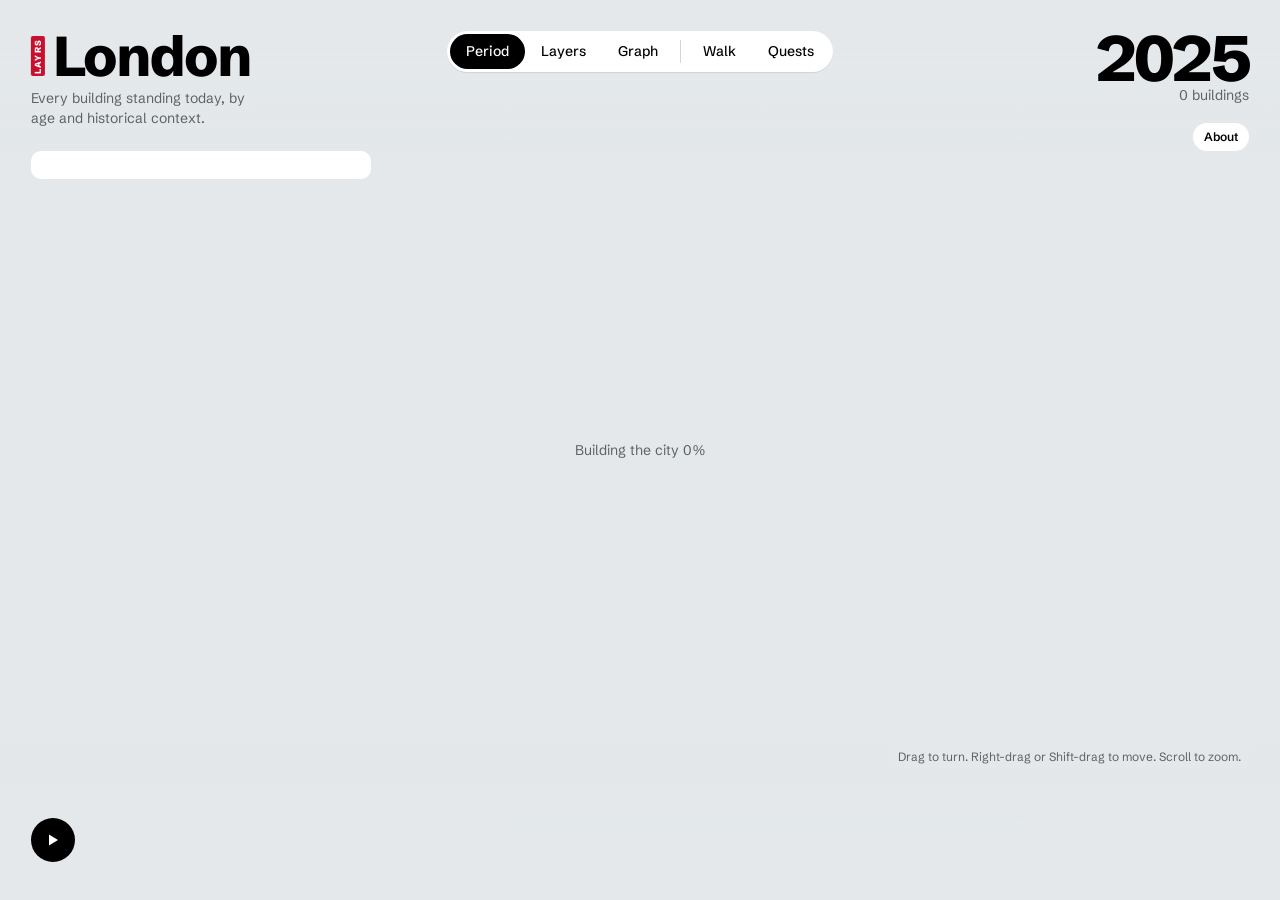
==== commit 1207c05d: "Graph: people, events and organisations linked to buildings by checked stories; opened on the map Co" ====
--- a/web/index.html
+++ b/web/index.html
@@ -26,6 +26,7 @@
 <nav class="modes" aria-label="Colour the city by">
   <button data-mode="0" aria-pressed="true">Period</button>
   <button data-mode="3" aria-pressed="false">Layers</button>
+  <a class="graph-open" href="graph.html"><span>Graph</span></a>
   <span class="modes-sep" aria-hidden="true"></span>
   <button class="walks-open" aria-haspopup="dialog"><span>Walk</span></button>
   <button class="quests-open" aria-haspopup="dialog"><span>Quests</span></button>
@@ -99,6 +100,7 @@
 </aside>
 
 <div id="card" class="card" hidden></div>
+<section id="focus" class="focusbox" hidden aria-live="polite"></section>
 <section id="quest" class="quest" hidden aria-live="polite"></section>
 <section id="walk" class="walkcard" hidden aria-live="polite"></section>
 <dialog id="walks" class="about walks" aria-labelledby="walks-title">
--- a/web/styles.css
+++ b/web/styles.css
@@ -441,3 +441,27 @@
 @media (max-width: 720px) { .modes > * { order: 0 !important; } .modes .quests-open { margin: 0; } }
 .modes .quests-open { margin-left: 0; }
 .modes .quests-open:hover { filter: none; }
+
+/* The way to the graph, and what the graph opened on the map. */
+.modes .graph-open { display: inline-flex; align-items: center; gap: 6px; padding: 7px 16px; border-radius: 999px;
+  text-decoration: none; color: var(--ink); font-weight: 500; }
+.modes .graph-open svg { width: 14px; height: 14px; fill: none; stroke: currentColor; stroke-width: 1.4; }
+.modes .graph-open svg circle { fill: currentColor; stroke: none; }
+.modes .graph-open:hover { background: var(--sky); }
+.focusbox { position: fixed; z-index: 11; right: var(--gutter); bottom: 132px; width: 280px; background: var(--paper);
+  border-radius: 12px; box-shadow: 0 2px 0 var(--accent), 0 10px 30px rgba(20, 40, 100, .14); padding: 0 0 12px; }
+.focusbox header { display: flex; align-items: center; justify-content: space-between; padding: 10px 8px 8px 16px;
+  border-bottom: 1px solid var(--rule); }
+.focusbox .f-close { width: 28px; height: 28px; border: 0; border-radius: 50%; background: none; cursor: pointer; font-size: 18px; color: var(--muted); }
+.focusbox ul { list-style: none; margin: 8px 0 0; padding: 0 16px; display: flex; flex-direction: column; gap: 5px; }
+.focusbox li { display: flex; align-items: center; gap: 8px; font-size: 13px; }
+.focusbox li i { width: 10px; height: 10px; border-radius: 2px; flex: none; }
+.focusbox li small { margin-left: auto; color: var(--muted); font-variant-numeric: tabular-nums; }
+.focusbox .f-back { display: inline-block; margin: 10px 16px 0; font-size: 12px; color: var(--ink); text-decoration-color: var(--accent); text-underline-offset: 3px; }
+@media (max-width: 720px) {
+  .focusbox { left: 12px; right: 12px; width: auto; bottom: auto; top: calc(env(safe-area-inset-top, 0px) + 100px); }
+}
+.f-actions { display: flex; align-items: center; gap: 12px; flex-wrap: wrap; }
+.f-actions .make-walk { margin: 0; }
+.focusbox .f-actions { margin: 10px 16px 0; }
+.focusbox .f-actions .f-back { margin: 0; }
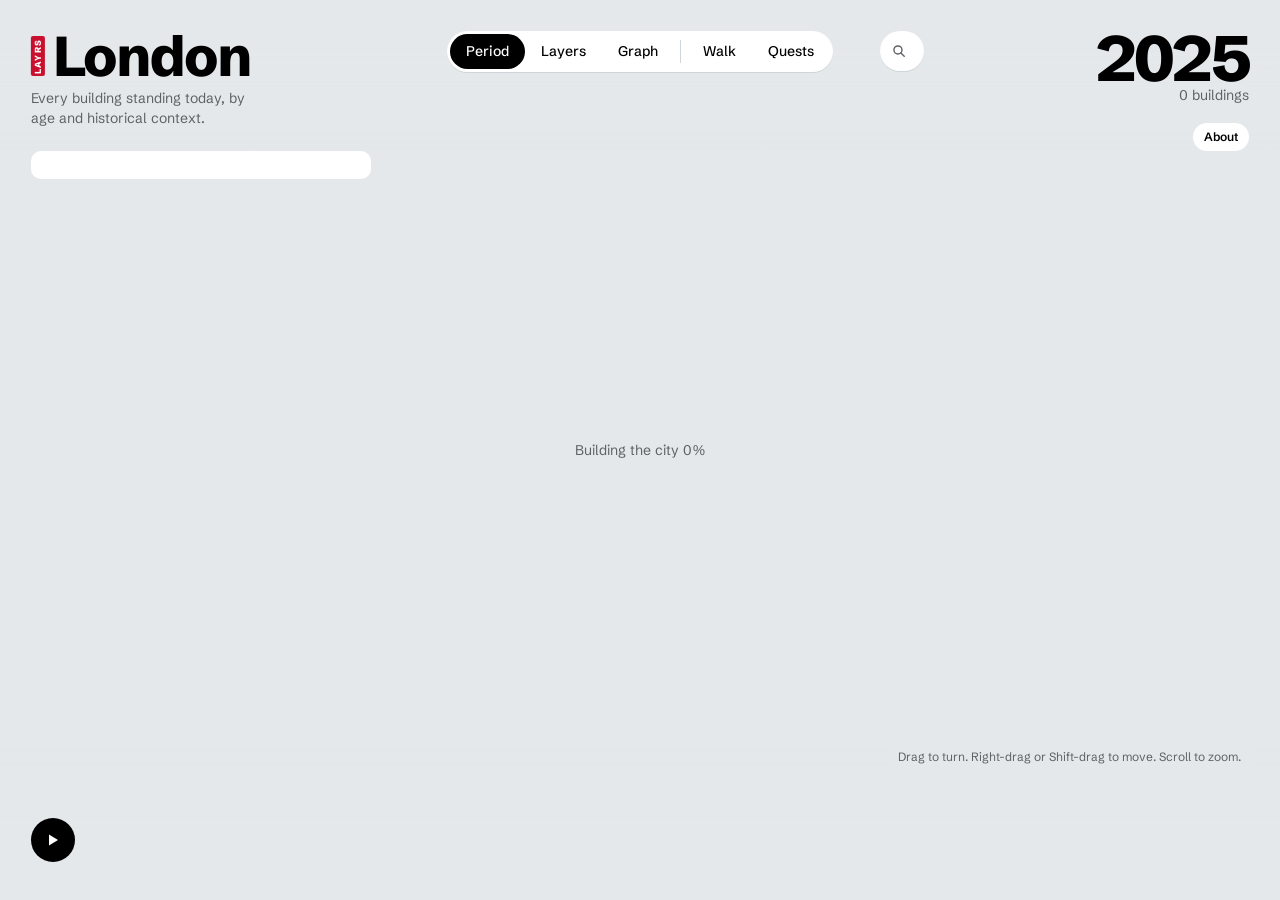
==== commit 6a45609a: "Search by building name, listed address or street; what is found stays lit while the city dims (from" ====
--- a/web/index.html
+++ b/web/index.html
@@ -31,6 +31,12 @@
   <button class="walks-open" aria-haspopup="dialog"><span>Walk</span></button>
   <button class="quests-open" aria-haspopup="dialog"><span>Quests</span></button>
 </nav>
+<div class="find" role="search">
+  <input type="search" id="find-input" autocomplete="off" spellcheck="false" placeholder="Search"
+    aria-label="Search a building, address or street" aria-controls="find-results" aria-expanded="false">
+  <ul id="find-results" class="find-results" role="listbox" hidden></ul>
+  <div id="find-sel" class="find-sel" hidden></div>
+</div>
 
 <div class="lang" role="group" aria-label="Language">
   <button class="about-open" aria-haspopup="dialog">About</button>
--- a/web/styles.css
+++ b/web/styles.css
@@ -465,3 +465,41 @@
 .f-actions .make-walk { margin: 0; }
 .focusbox .f-actions { margin: 10px 16px 0; }
 .focusbox .f-actions .f-back { margin: 0; }
+
+/* Search: a magnifier just right of the mode bar, as tall as it (placed by app.js); a click opens the field. */
+.find { position: fixed; z-index: 12; left: calc(50% + 240px); top: calc(env(safe-area-inset-top, 0px) + var(--gutter)); width: 40px;
+  transition: width .2s; }
+.find:focus-within, .find:has(.find-sel:not([hidden])) { width: 300px; }
+/* folded to its magnifier until clicked */
+.find input { cursor: pointer; }
+.find input::placeholder { color: transparent; }
+.find:focus-within input { cursor: text; }
+.find:focus-within input::placeholder { color: var(--muted); }
+.find input { width: 100%; height: 40px; box-sizing: border-box; border: 0; border-radius: 999px; background-color: var(--paper);
+  box-shadow: 0 1px 0 var(--rule); padding: 0 12px 0 32px; font: inherit; font-size: 13px; color: var(--ink);
+  background-image: url("data:image/svg+xml,%3Csvg xmlns='http://www.w3.org/2000/svg' viewBox='0 0 16 16'%3E%3Ccircle cx='6.8' cy='6.8' r='4.6' fill='none' stroke='%235d6266' stroke-width='1.6'/%3E%3Cpath d='M10.2 10.2 14 14' stroke='%235d6266' stroke-width='1.6' stroke-linecap='round'/%3E%3C/svg%3E");
+  background-repeat: no-repeat; background-position: 12px 50%; background-size: 14px; }
+.find-results, .find-sel { width: 300px; }
+.find input:focus { outline: 2px solid var(--accent); outline-offset: 1px; }
+.find-results { list-style: none; margin: 6px 0 0; padding: 4px; background: var(--paper); border-radius: 10px;
+  box-shadow: 0 8px 24px rgba(0, 0, 0, .12); max-height: 50vh; overflow-y: auto; }
+.find-results li { padding: 7px 10px; border-radius: 6px; cursor: pointer; display: flex; flex-wrap: wrap; gap: 2px 8px; align-items: baseline; }
+.find-results li[aria-selected="true"], .find-results li:hover { background: var(--sky); }
+.find-results b { font-weight: 600; }
+.find-results span { color: var(--muted); font-size: 12px; }
+.find-results .none { color: var(--muted); cursor: default; }
+.find-sel { margin-top: 6px; display: flex; flex-wrap: wrap; align-items: center; gap: 6px; background: var(--paper);
+  border-radius: 16px; padding: 5px 5px 5px 12px; box-shadow: 0 1px 0 var(--rule); font-size: 12px; }
+.find-sel span { font-weight: 600; margin-right: auto; max-width: 14em; overflow: hidden; text-overflow: ellipsis; white-space: nowrap; }
+.find-sel button { border: 1px solid var(--rule); background: var(--paper); border-radius: 999px; padding: 4px 10px; cursor: pointer;
+  font: inherit; font-size: 12px; font-weight: 600; }
+.find-sel .sel-clear { border: 0; padding: 4px 8px; color: var(--muted); font-size: 15px; }
+@media (max-width: 720px) {
+  .find { left: 12px !important; transform: none; top: calc(env(safe-area-inset-top, 0px) + 58px); width: 36px; }
+  .find:focus-within, .find:has(.find-sel:not([hidden])) { width: calc(100vw - 24px); }
+  .find input { height: 36px; padding-left: 34px; background-position: 11px 50%; }
+  .find-results, .find-sel { width: calc(100vw - 24px); }
+  .find-sel span { flex-basis: calc(100% - 40px); }
+  .find-sel .sel-clear { order: -1; margin-left: auto; }
+}
+.find-sel[hidden], .find-results[hidden] { display: none; }
